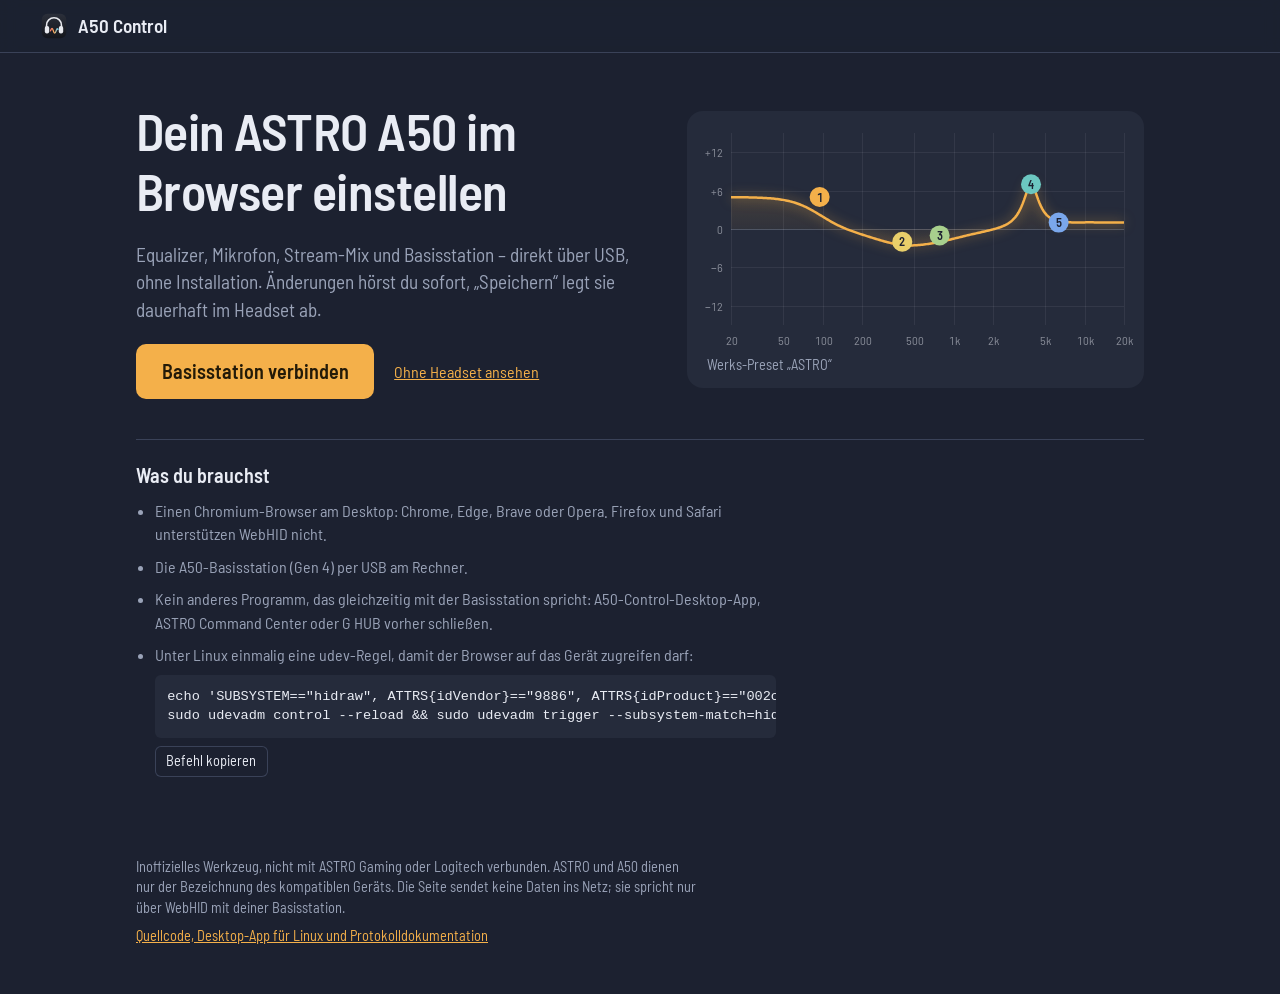
==== web/index.html @ 1c8e4d0e "Add WebHID web app (static, GitHub Pages ready) - web/js: protocol/device/transport port of the veri" ====
<!doctype html>
<html lang="de">
<head>
  <meta charset="utf-8">
  <meta name="viewport" content="width=device-width, initial-scale=1">
  <title>A50 Control – ASTRO A50 im Browser einstellen</title>
  <meta name="description" content="Inoffizielles WebHID-Werkzeug für das ASTRO A50 (Gen 4): Equalizer, Mikrofon, Stream-Mix und Basisstation direkt im Browser einstellen.">
  <meta http-equiv="Content-Security-Policy" content="default-src 'self'; script-src 'self'; style-src 'self'; img-src 'self' data:; font-src 'self'; connect-src 'none'; object-src 'none'; base-uri 'none'; form-action 'none'">
  <meta name="theme-color" content="#1c2130">
  <link rel="icon" href="./favicon.svg" type="image/svg+xml">
  <link rel="manifest" href="./site.webmanifest">
  <link rel="preload" href="./fonts/barlow-semicondensed-regular.woff2" as="font" type="font/woff2" crossorigin>
  <link rel="stylesheet" href="./styles.css">
</head>
<body>
  <header class="topbar">
    <a class="brand" href="./">
      <img src="./favicon.svg" alt="" width="28" height="28">
      <span>A50 Control</span>
    </a>
    <div class="status" id="status" hidden>
      <span class="chip" id="headset-chip"></span>
      <span class="chip battery" id="battery-chip"><span class="cell" aria-hidden="true"><span id="battery-fill"></span></span><span id="battery-text"></span></span>
    </div>
    <div class="actions" id="actions" hidden>
      <button type="button" class="ghost" id="revert" disabled>Verwerfen</button>
      <button type="button" class="primary" id="save" disabled>Speichern</button>
    </div>
  </header>

  <main>
    <section class="welcome" id="welcome">
      <div class="intro">
      <h1>Dein ASTRO A50 im Browser einstellen</h1>
      <p class="lead">Equalizer, Mikrofon, Stream-Mix und Basisstation – direkt über USB, ohne Installation. Änderungen hörst du sofort, „Speichern“ legt sie dauerhaft im Headset ab.</p>
      <div class="cta">
        <button type="button" class="primary big" id="connect">Basisstation verbinden</button>
        <a href="./?demo">Ohne Headset ansehen</a>
      </div>
      <p class="message" id="connect-message" role="alert" hidden></p>
      </div>
      <figure class="preview" aria-hidden="true">
        <canvas id="welcome-canvas"></canvas>
        <figcaption>Werks-Preset „ASTRO“</figcaption>
      </figure>
      <div class="requirements">
        <h2>Was du brauchst</h2>
        <ul>
          <li>Einen Chromium-Browser am Desktop: Chrome, Edge, Brave oder Opera. Firefox und Safari unterstützen WebHID nicht.</li>
          <li>Die A50-Basisstation (Gen 4) per USB am Rechner.</li>
          <li>Kein anderes Programm, das gleichzeitig mit der Basisstation spricht: A50-Control-Desktop-App, ASTRO Command Center oder G HUB vorher schließen.</li>
          <li>Unter Linux einmalig eine udev-Regel, damit der Browser auf das Gerät zugreifen darf:
            <pre id="udev-rule">echo 'SUBSYSTEM=="hidraw", ATTRS{idVendor}=="9886", ATTRS{idProduct}=="002c", MODE="0660", TAG+="uaccess"' | sudo tee /etc/udev/rules.d/70-astro-a50.rules
sudo udevadm control --reload &amp;&amp; sudo udevadm trigger --subsystem-match=hidraw</pre>
            <button type="button" class="ghost small" id="copy-udev">Befehl kopieren</button>
          </li>
        </ul>
      </div>
    </section>

    <section class="app" id="app" hidden>
      <nav class="tabs" role="tablist" aria-label="Bereiche">
        <button type="button" role="tab" id="tab-eq" aria-controls="panel-eq" aria-selected="true">Equalizer</button>
        <button type="button" role="tab" id="tab-mic" aria-controls="panel-mic" aria-selected="false" tabindex="-1">Mikrofon</button>
        <button type="button" role="tab" id="tab-stream" aria-controls="panel-stream" aria-selected="false" tabindex="-1">Stream-Port</button>
        <button type="button" role="tab" id="tab-device" aria-controls="panel-device" aria-selected="false" tabindex="-1">Gerät</button>
      </nav>

      <div class="panel" id="panel-eq" role="tabpanel" aria-labelledby="tab-eq">
        <div class="eq-head">
          <div class="slots" id="slots" role="radiogroup" aria-label="Aktives EQ-Preset"></div>
          <div class="library">
            <label class="visually-hidden" for="factory">Werks-Preset laden</label>
            <select id="factory"><option value="">Werks-Preset laden …</option></select>
            <button type="button" class="ghost" id="import">Importieren</button>
            <button type="button" class="ghost" id="export">Exportieren</button>
            <input type="file" id="import-file" accept=".ini,.txt" hidden>
          </div>
        </div>
        <div class="graph">
          <canvas id="eq-canvas" role="img" aria-label="EQ-Kurve des aktiven Presets"></canvas>
        </div>
        <p class="hint">Punkte ziehen ändert Pegel und Frequenz. Mausrad über einem Punkt ändert die Bandbreite der Bänder 2 bis 4.</p>
        <div class="bands" id="bands"></div>
        <form class="rename" id="rename-form">
          <label for="preset-name">Name des Presets</label>
          <input id="preset-name" maxlength="49" autocomplete="off" required>
          <button type="submit" class="ghost">Umbenennen</button>
        </form>
      </div>

      <div class="panel" id="panel-mic" role="tabpanel" aria-labelledby="tab-mic" hidden></div>
      <div class="panel" id="panel-stream" role="tabpanel" aria-labelledby="tab-stream" hidden></div>
      <div class="panel" id="panel-device" role="tabpanel" aria-labelledby="tab-device" hidden></div>
    </section>
  </main>

  <footer class="footer">
    <p>Inoffizielles Werkzeug, nicht mit ASTRO Gaming oder Logitech verbunden. ASTRO und A50 dienen nur der Bezeichnung des kompatiblen Geräts. Die Seite sendet keine Daten ins Netz; sie spricht nur über WebHID mit deiner Basisstation.</p>
    <p><a href="https://github.com/demoriaan/astro-a50-control">Quellcode, Desktop-App für Linux und Protokolldokumentation</a></p>
  </footer>

  <div class="toast" id="toast" role="status" aria-live="polite"></div>
  <script type="module" src="./js/app.js"></script>
</body>
</html>
---- web/styles.css ----
@font-face {
  font-family: "Barlow Semi Condensed";
  src: url("./fonts/barlow-semicondensed-regular.woff2") format("woff2");
  font-weight: 400;
  font-display: swap;
}
@font-face {
  font-family: "Barlow Semi Condensed";
  src: url("./fonts/barlow-semicondensed-semibold.woff2") format("woff2");
  font-weight: 600;
  font-display: swap;
}

:root {
  --bg: #1c2130;
  --panel: #252b3b;
  --panel-raised: #2d3447;
  --line: #3a4258;
  --ink: #e9ecf4;
  --muted: #9aa3b8;
  --accent: #f4b04a;
  --accent-ink: #231a08;
  --danger: #ff8a7a;
  --graph-ink: #e9ecf4;
  --radius-s: 6px;
  --radius-m: 10px;
  --radius-l: 16px;
  color-scheme: dark;
}

* { box-sizing: border-box; }
[hidden] { display: none !important; }

body {
  margin: 0;
  background: var(--bg);
  color: var(--ink);
  font: 400 1rem/1.45 "Barlow Semi Condensed", system-ui, sans-serif;
  font-variant-numeric: tabular-nums;
  -webkit-font-smoothing: antialiased;
}

h1, h2, h3 { font-weight: 600; line-height: 1.15; margin: 0; }
h1 { font-size: clamp(2rem, 4.5vw, 3.25rem); letter-spacing: -0.01em; max-width: 18ch; }
h2 { font-size: 1.25rem; }
a { color: var(--accent); }
p { margin: 0; }

button, select, input {
  font: inherit;
  color: inherit;
}

:focus-visible {
  outline: 2px solid var(--accent);
  outline-offset: 2px;
}

.visually-hidden {
  position: absolute; width: 1px; height: 1px; overflow: hidden; clip-path: inset(50%); white-space: nowrap;
}

/* -- buttons ------------------------------------------------------------- */

button { cursor: pointer; border: 0; border-radius: var(--radius-s); padding: 0.45rem 0.9rem; }
button:disabled { cursor: default; opacity: 0.45; }
.primary { background: var(--accent); color: var(--accent-ink); font-weight: 600; }
.primary:not(:disabled):hover { background: #ffc266; }
.primary.big { font-size: 1.25rem; padding: 0.8rem 1.6rem; border-radius: var(--radius-m); }
.ghost { background: transparent; color: var(--ink); box-shadow: inset 0 0 0 1px var(--line); }
.ghost:not(:disabled):hover { background: var(--panel-raised); }
.ghost.small { font-size: 0.9rem; padding: 0.3rem 0.7rem; }

select, input[type="text"], input[type="number"], input:not([type]) {
  background: var(--bg);
  border: 1px solid var(--line);
  border-radius: var(--radius-s);
  padding: 0.4rem 0.6rem;
}

/* -- top bar ------------------------------------------------------------- */

.topbar {
  position: sticky; top: 0; z-index: 5;
  display: flex; align-items: center; gap: 1rem; flex-wrap: wrap;
  padding: 0.75rem clamp(1rem, 4vw, 2.5rem);
  background: color-mix(in srgb, var(--bg) 88%, transparent);
  backdrop-filter: blur(8px);
  border-bottom: 1px solid var(--line);
}
.brand { display: flex; align-items: center; gap: 0.6rem; color: var(--ink); text-decoration: none; font-weight: 600; font-size: 1.2rem; }
.status { display: flex; gap: 0.5rem; margin-left: auto; }
.actions { display: flex; gap: 0.5rem; }
.chip {
  display: inline-flex; align-items: center; gap: 0.45rem;
  padding: 0.2rem 0.7rem; border-radius: 999px;
  background: var(--panel); color: var(--muted); font-size: 0.95rem;
}
.chip.on { color: var(--ink); }
.chip.on::before { content: ""; width: 0.5rem; height: 0.5rem; border-radius: 50%; background: #8fd18a; }
.cell { position: relative; width: 1.6rem; height: 0.75rem; border: 1.5px solid currentColor; border-radius: 3px; }
.cell::after { content: ""; position: absolute; right: -4px; top: 3px; width: 2px; height: 4px; background: currentColor; border-radius: 0 1px 1px 0; }
#battery-fill { position: absolute; inset: 1.5px; width: 0; background: currentColor; border-radius: 1px; }
.battery.low { color: var(--danger); }
.battery.charging #battery-fill { background: #8fd18a; }

/* -- layout -------------------------------------------------------------- */

main { max-width: 68rem; margin: 0 auto; padding: clamp(1.5rem, 4vw, 3rem) clamp(1rem, 4vw, 2.5rem); }

.welcome { display: grid; grid-template-columns: minmax(0, 1.1fr) minmax(0, 1fr); gap: 1.5rem 3rem; align-items: center; }
.intro { display: grid; gap: 1.25rem; }
.preview { margin: 0; background: var(--panel); border-radius: var(--radius-l); padding: 0.25rem 0.25rem 0.75rem; }
.preview canvas { display: block; width: 100%; height: 15rem; pointer-events: none; }
.preview figcaption { color: var(--muted); font-size: 0.9rem; padding: 0 1rem; }
.lead { color: var(--muted); font-size: 1.2rem; max-width: 60ch; }
.cta { display: flex; align-items: center; gap: 1.25rem; flex-wrap: wrap; }
.message { color: var(--danger); max-width: 60ch; }
.requirements { grid-column: 1 / -1; min-width: 0; margin-top: 1rem; padding-top: 1.5rem; border-top: 1px solid var(--line); }
.requirements ul { margin: 0.75rem 0 0; padding-left: 1.2rem; display: grid; grid-template-columns: minmax(0, 1fr); gap: 0.6rem; color: var(--muted); max-width: 80ch; }
.requirements pre {
  margin: 0.5rem 0; padding: 0.75rem; overflow-x: auto;
  background: var(--panel); border-radius: var(--radius-s);
  color: var(--ink); font-size: 0.85rem; white-space: pre;
}

.tabs { display: flex; gap: 0.25rem; border-bottom: 1px solid var(--line); margin-bottom: 1.75rem; overflow-x: auto; }
.tabs [role="tab"] {
  background: none; border-radius: 0; padding: 0.6rem 1rem; color: var(--muted); font-size: 1.1rem; white-space: nowrap;
  box-shadow: inset 0 -2px 0 transparent;
}
.tabs [role="tab"][aria-selected="true"] { color: var(--ink); box-shadow: inset 0 -2px 0 var(--accent); }
.tabs [role="tab"]:hover { color: var(--ink); }

.panel { display: grid; gap: 1.25rem; }

/* -- equalizer ----------------------------------------------------------- */

.eq-head { display: flex; flex-wrap: wrap; gap: 0.75rem; align-items: center; justify-content: space-between; }
.slots { display: flex; gap: 0.5rem; flex-wrap: wrap; }
.slots button {
  min-width: 8rem; padding: 0.55rem 1rem; border-radius: var(--radius-m);
  background: var(--panel); color: var(--muted); font-weight: 600; font-size: 1.1rem; text-align: left;
}
.slots button[aria-checked="true"] { background: var(--panel-raised); color: var(--ink); box-shadow: inset 0 0 0 2px var(--accent); }
.library { display: flex; gap: 0.5rem; flex-wrap: wrap; }

.graph {
  background: var(--panel);
  border-radius: var(--radius-l);
  padding: 0.25rem;
}
.graph canvas { display: block; width: 100%; height: clamp(240px, 38vw, 360px); touch-action: none; }
.hint { color: var(--muted); font-size: 0.95rem; }

.bands { display: grid; grid-template-columns: repeat(5, minmax(7.5rem, 1fr)); gap: 0.6rem; overflow-x: auto; padding-bottom: 0.25rem; }
.band {
  display: grid; justify-items: center; gap: 0.5rem;
  padding: 0.9rem 0.6rem; border-radius: var(--radius-m);
  background: var(--panel); border: 2px solid transparent;
}
.band.selected { border-color: var(--line); background: var(--panel-raised); }
.band h3 { font-size: 1.05rem; display: flex; align-items: center; gap: 0.4rem; }
.band h3::before { content: ""; width: 0.6rem; height: 0.6rem; border-radius: 50%; background: var(--band); }
.band .kind { color: var(--muted); font-size: 0.85rem; margin-top: -0.4rem; }
.band output { font-size: 1.4rem; font-weight: 600; }
.band input[type="range"] { writing-mode: vertical-lr; direction: rtl; height: 150px; width: 2rem; accent-color: var(--band); }
.band label { display: grid; gap: 0.15rem; justify-items: center; color: var(--muted); font-size: 0.85rem; width: 100%; }
.band input[type="number"] { width: 100%; text-align: center; }
.band input[type="number"]:disabled { background: transparent; border-style: dashed; }

.rename { display: flex; gap: 0.6rem; align-items: center; flex-wrap: wrap; }
.rename label { color: var(--muted); }
.rename input { flex: 1 1 14rem; max-width: 24rem; }

/* -- settings lists ------------------------------------------------------ */

.group { display: grid; gap: 0.6rem; }
.group > p { color: var(--muted); max-width: 60ch; }
.rows { background: var(--panel); border-radius: var(--radius-l); overflow: hidden; }
.setting {
  display: grid; grid-template-columns: minmax(0, 1fr) minmax(14rem, 22rem); gap: 0.4rem 1.5rem; align-items: center;
  padding: 0.85rem 1.1rem;
}
.setting + .setting { border-top: 1px solid var(--line); }
.setting .what label, .setting .what span { font-weight: 600; font-size: 1.05rem; }
.setting .what p { color: var(--muted); font-size: 0.95rem; }
.control { display: flex; align-items: center; gap: 0.6rem; }
.control input[type="range"] { flex: 1; accent-color: var(--accent); }
.control output { min-width: 3.5rem; text-align: right; }
.control .end { color: var(--muted); font-size: 0.85rem; }
.control select { flex: 1; }
.meter { flex: 1; height: 0.5rem; border-radius: 999px; background: var(--bg); overflow: hidden; }
.meter > span { display: block; height: 100%; background: var(--accent); border-radius: inherit; }

.choice { display: flex; gap: 0.9rem; align-items: flex-start; padding: 0.85rem 1.1rem; cursor: pointer; }
.choice + .choice { border-top: 1px solid var(--line); }
.choice input { margin-top: 0.3rem; accent-color: var(--accent); width: 1.1rem; height: 1.1rem; }
.choice strong { font-weight: 600; font-size: 1.05rem; display: block; }
.choice span { color: var(--muted); font-size: 0.95rem; }

dl.facts { margin: 0; display: grid; grid-template-columns: max-content 1fr; }
dl.facts dt, dl.facts dd { margin: 0; padding: 0.75rem 1.1rem; }
dl.facts dt { color: var(--muted); }
dl.facts dt:not(:first-of-type), dl.facts dt:not(:first-of-type) + dd { border-top: 1px solid var(--line); }

/* -- footer & toast ------------------------------------------------------ */

.footer {
  max-width: 68rem; margin: 0 auto; padding: 2rem clamp(1rem, 4vw, 2.5rem) 3rem;
  color: var(--muted); font-size: 0.9rem; display: grid; gap: 0.4rem;
}
.footer p { max-width: 80ch; }

.toast {
  position: fixed; left: 50%; bottom: 1.5rem; transform: translate(-50%, 1rem);
  padding: 0.6rem 1.1rem; border-radius: var(--radius-m);
  background: var(--ink); color: var(--bg); font-weight: 600;
  opacity: 0; pointer-events: none; transition: opacity 160ms, transform 160ms;
}
.toast.show { opacity: 1; transform: translate(-50%, 0); }

@media (max-width: 860px) {
  .welcome { grid-template-columns: minmax(0, 1fr); }
  .preview { order: -1; }
}

@media (max-width: 720px) {
  .setting { grid-template-columns: 1fr; }
  .status { margin-left: 0; }
}

@media (prefers-reduced-motion: reduce) {
  .toast { transition: none; }
}
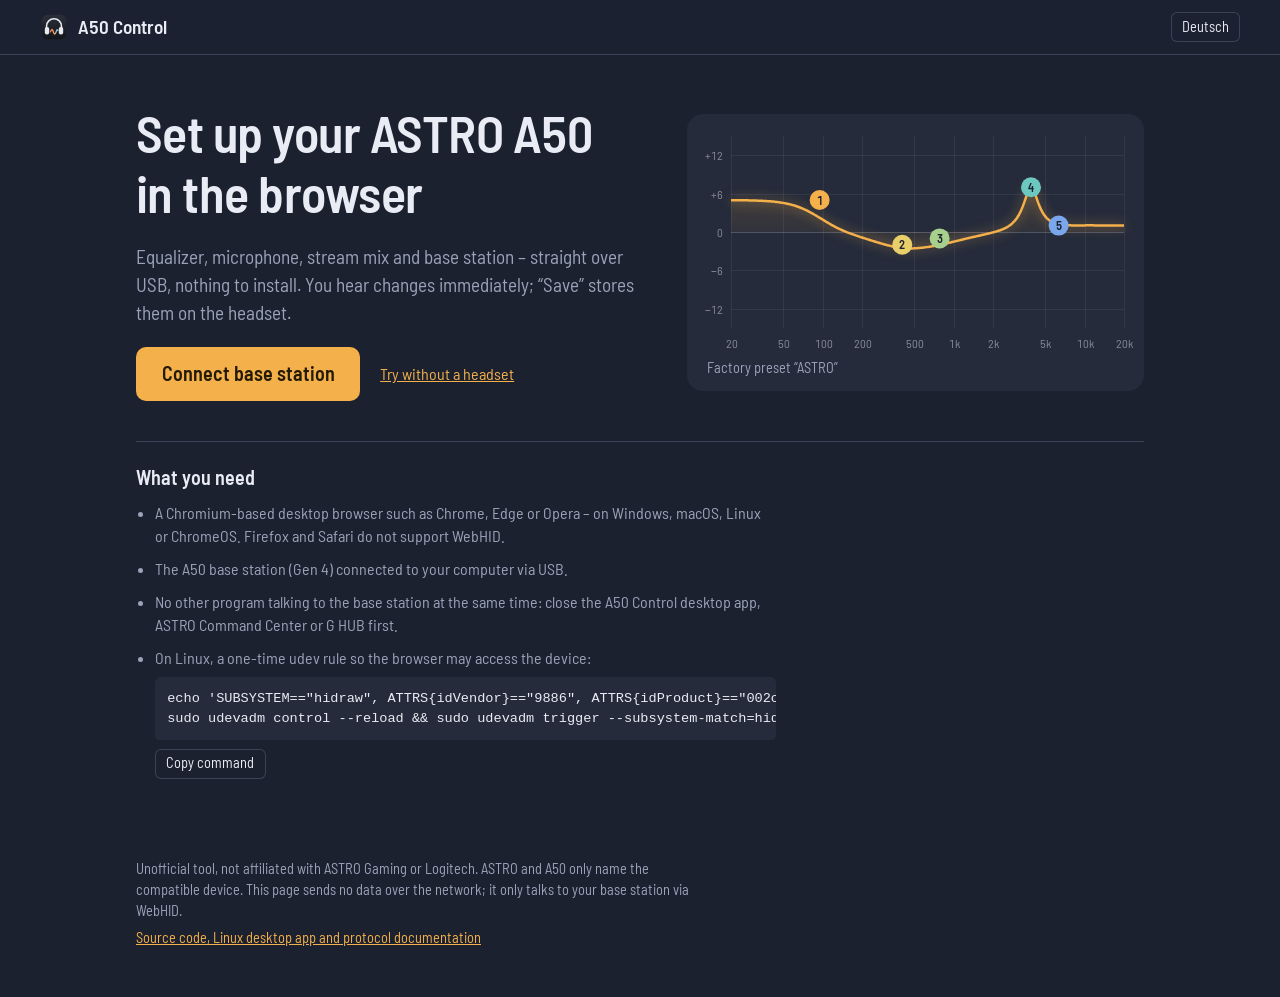
==== commit c51b041c: "Web app in English and German The interface follows the browser's preferred language (German if it i" ====
--- a/web/index.html
+++ b/web/index.html
@@ -1,10 +1,10 @@
 <!doctype html>
-<html lang="de">
+<html lang="en">
 <head>
   <meta charset="utf-8">
   <meta name="viewport" content="width=device-width, initial-scale=1">
-  <title>A50 Control – ASTRO A50 im Browser einstellen</title>
-  <meta name="description" content="Inoffizielles WebHID-Werkzeug für das ASTRO A50 (Gen 4): Equalizer, Mikrofon, Stream-Mix und Basisstation direkt im Browser einstellen.">
+  <title data-i18n="title">A50 Control – Set up your ASTRO A50 in the browser</title>
+  <meta name="description" data-i18n-attr="content:description" content="Unofficial WebHID tool for the ASTRO A50 (Gen 4): set up equalizer, microphone, stream mix and base station right in the browser.">
   <meta http-equiv="Content-Security-Policy" content="default-src 'self'; script-src 'self'; style-src 'self'; img-src 'self' data:; font-src 'self'; connect-src 'none'; object-src 'none'; base-uri 'none'; form-action 'none'">
   <meta name="theme-color" content="#1c2130">
   <link rel="icon" href="./favicon.svg" type="image/svg+xml">
@@ -23,69 +23,71 @@
       <span class="chip battery" id="battery-chip"><span class="cell" aria-hidden="true"><span id="battery-fill"></span></span><span id="battery-text"></span></span>
     </div>
     <div class="actions" id="actions" hidden>
-      <button type="button" class="ghost" id="revert" disabled>Verwerfen</button>
-      <button type="button" class="primary" id="save" disabled>Speichern</button>
+      <button type="button" class="ghost" id="revert" data-i18n="revert" disabled>Revert</button>
+      <button type="button" class="primary" id="save" data-i18n="save" disabled>Save</button>
     </div>
+    <button type="button" class="ghost small lang" id="lang" lang="de" data-i18n="langSwitch" data-i18n-attr="lang:langSwitchCode">Deutsch</button>
   </header>
 
   <main>
     <section class="welcome" id="welcome">
       <div class="intro">
-      <h1>Dein ASTRO A50 im Browser einstellen</h1>
-      <p class="lead">Equalizer, Mikrofon, Stream-Mix und Basisstation – direkt über USB, ohne Installation. Änderungen hörst du sofort, „Speichern“ legt sie dauerhaft im Headset ab.</p>
+      <h1 data-i18n="heroTitle">Set up your ASTRO A50 in the browser</h1>
+      <p class="lead" data-i18n="heroLead">Equalizer, microphone, stream mix and base station – straight over USB, nothing to install. You hear changes immediately; “Save” stores them on the headset.</p>
       <div class="cta">
-        <button type="button" class="primary big" id="connect">Basisstation verbinden</button>
-        <a href="./?demo">Ohne Headset ansehen</a>
+        <button type="button" class="primary big" id="connect" data-i18n="connect">Connect base station</button>
+        <a href="./?demo" data-i18n="tryDemo">Try without a headset</a>
       </div>
       <p class="message" id="connect-message" role="alert" hidden></p>
       </div>
       <figure class="preview" aria-hidden="true">
         <canvas id="welcome-canvas"></canvas>
-        <figcaption>Werks-Preset „ASTRO“</figcaption>
+        <figcaption data-i18n="previewCaption">Factory preset “ASTRO”</figcaption>
       </figure>
       <div class="requirements">
-        <h2>Was du brauchst</h2>
+        <h2 data-i18n="needTitle">What you need</h2>
         <ul>
-          <li>Einen Chromium-Browser am Desktop: Chrome, Edge, Brave oder Opera. Firefox und Safari unterstützen WebHID nicht.</li>
-          <li>Die A50-Basisstation (Gen 4) per USB am Rechner.</li>
-          <li>Kein anderes Programm, das gleichzeitig mit der Basisstation spricht: A50-Control-Desktop-App, ASTRO Command Center oder G HUB vorher schließen.</li>
-          <li>Unter Linux einmalig eine udev-Regel, damit der Browser auf das Gerät zugreifen darf:
+          <li data-i18n="needBrowser">A Chromium-based desktop browser such as Chrome, Edge or Opera – on Windows, macOS, Linux or ChromeOS. Firefox and Safari do not support WebHID.</li>
+          <li data-i18n="needBase">The A50 base station (Gen 4) connected to your computer via USB.</li>
+          <li data-i18n="needAlone">No other program talking to the base station at the same time: close the A50 Control desktop app, ASTRO Command Center or G HUB first.</li>
+          <li><span data-i18n="needUdev">On Linux, a one-time udev rule so the browser may access the device:</span>
             <pre id="udev-rule">echo 'SUBSYSTEM=="hidraw", ATTRS{idVendor}=="9886", ATTRS{idProduct}=="002c", MODE="0660", TAG+="uaccess"' | sudo tee /etc/udev/rules.d/70-astro-a50.rules
 sudo udevadm control --reload &amp;&amp; sudo udevadm trigger --subsystem-match=hidraw</pre>
-            <button type="button" class="ghost small" id="copy-udev">Befehl kopieren</button>
+            <button type="button" class="ghost small" id="copy-udev" data-i18n="copyCommand">Copy command</button>
           </li>
         </ul>
       </div>
     </section>
 
     <section class="app" id="app" hidden>
-      <nav class="tabs" role="tablist" aria-label="Bereiche">
-        <button type="button" role="tab" id="tab-eq" aria-controls="panel-eq" aria-selected="true">Equalizer</button>
-        <button type="button" role="tab" id="tab-mic" aria-controls="panel-mic" aria-selected="false" tabindex="-1">Mikrofon</button>
-        <button type="button" role="tab" id="tab-stream" aria-controls="panel-stream" aria-selected="false" tabindex="-1">Stream-Port</button>
-        <button type="button" role="tab" id="tab-device" aria-controls="panel-device" aria-selected="false" tabindex="-1">Gerät</button>
+      <nav class="tabs" role="tablist" aria-label="Sections" data-i18n-attr="aria-label:sections">
+        <button type="button" role="tab" id="tab-eq" aria-controls="panel-eq" aria-selected="true" data-i18n="tabEq">Equalizer</button>
+        <button type="button" role="tab" id="tab-mic" aria-controls="panel-mic" aria-selected="false" tabindex="-1" data-i18n="tabMic">Microphone</button>
+        <button type="button" role="tab" id="tab-stream" aria-controls="panel-stream" aria-selected="false" tabindex="-1" data-i18n="tabStream">Stream port</button>
+        <button type="button" role="tab" id="tab-device" aria-controls="panel-device" aria-selected="false" tabindex="-1" data-i18n="tabDevice">Device</button>
       </nav>
 
       <div class="panel" id="panel-eq" role="tabpanel" aria-labelledby="tab-eq">
         <div class="eq-head">
-          <div class="slots" id="slots" role="radiogroup" aria-label="Aktives EQ-Preset"></div>
+          <div class="slots" id="slots" role="radiogroup" aria-label="Active EQ preset" data-i18n-attr="aria-label:activePreset"></div>
           <div class="library">
-            <label class="visually-hidden" for="factory">Werks-Preset laden</label>
-            <select id="factory"><option value="">Werks-Preset laden …</option></select>
-            <button type="button" class="ghost" id="import">Importieren</button>
-            <button type="button" class="ghost" id="export">Exportieren</button>
+            <label class="visually-hidden" for="factory" data-i18n="factoryLabel">Load factory preset</label>
+            <select id="factory"><option value="" data-i18n="factoryChoose">Choose a factory preset …</option></select>
+            <button type="button" class="ghost" id="load-factory" data-i18n="load">Load</button>
+            <button type="button" class="ghost" id="import" data-i18n="import">Import</button>
+            <button type="button" class="ghost" id="export" data-i18n="export">Export</button>
             <input type="file" id="import-file" accept=".ini,.txt" hidden>
           </div>
         </div>
         <div class="graph">
-          <canvas id="eq-canvas" role="img" aria-label="EQ-Kurve des aktiven Presets"></canvas>
+          <canvas id="eq-canvas" role="img" aria-label="EQ curve of the active preset" data-i18n-attr="aria-label:eqCurve"></canvas>
         </div>
-        <p class="hint">Punkte ziehen ändert Pegel und Frequenz. Mausrad über einem Punkt ändert die Bandbreite der Bänder 2 bis 4.</p>
+        <p class="hint" data-i18n="eqHint">Drag the points to change gain and frequency. The mouse wheel over a point changes the bandwidth of bands 2 to 4.</p>
         <div class="bands" id="bands"></div>
         <form class="rename" id="rename-form">
-          <label for="preset-name">Name des Presets</label>
+          <label for="preset-name" data-i18n="presetName">Preset name</label>
           <input id="preset-name" maxlength="49" autocomplete="off" required>
-          <button type="submit" class="ghost">Umbenennen</button>
+          <button type="submit" class="ghost" data-i18n="rename">Rename</button>
         </form>
       </div>
 
@@ -96,8 +98,8 @@
   </main>
 
   <footer class="footer">
-    <p>Inoffizielles Werkzeug, nicht mit ASTRO Gaming oder Logitech verbunden. ASTRO und A50 dienen nur der Bezeichnung des kompatiblen Geräts. Die Seite sendet keine Daten ins Netz; sie spricht nur über WebHID mit deiner Basisstation.</p>
-    <p><a href="https://github.com/demoriaan/astro-a50-control">Quellcode, Desktop-App für Linux und Protokolldokumentation</a></p>
+    <p data-i18n="footerNote">Unofficial tool, not affiliated with ASTRO Gaming or Logitech. ASTRO and A50 only name the compatible device. This page sends no data over the network; it only talks to your base station via WebHID.</p>
+    <p><a href="https://github.com/demoriaan/astro-a50-control" data-i18n="footerLink">Source code, Linux desktop app and protocol documentation</a></p>
   </footer>
 
   <div class="toast" id="toast" role="status" aria-live="polite"></div>
--- a/web/styles.css
+++ b/web/styles.css
@@ -88,8 +88,8 @@
   backdrop-filter: blur(8px);
   border-bottom: 1px solid var(--line);
 }
-.brand { display: flex; align-items: center; gap: 0.6rem; color: var(--ink); text-decoration: none; font-weight: 600; font-size: 1.2rem; }
-.status { display: flex; gap: 0.5rem; margin-left: auto; }
+.brand { display: flex; align-items: center; gap: 0.6rem; margin-right: auto; color: var(--ink); text-decoration: none; font-weight: 600; font-size: 1.2rem; }
+.status { display: flex; gap: 0.5rem; }
 .actions { display: flex; gap: 0.5rem; }
 .chip {
   display: inline-flex; align-items: center; gap: 0.45rem;
@@ -131,6 +131,7 @@
 }
 .tabs [role="tab"][aria-selected="true"] { color: var(--ink); box-shadow: inset 0 -2px 0 var(--accent); }
 .tabs [role="tab"]:hover { color: var(--ink); }
+.tabs [role="tab"]:focus-visible { outline-offset: -3px; }
 
 .panel { display: grid; gap: 1.25rem; }
 
@@ -227,7 +228,6 @@
 
 @media (max-width: 720px) {
   .setting { grid-template-columns: 1fr; }
-  .status { margin-left: 0; }
 }
 
 @media (prefers-reduced-motion: reduce) {
